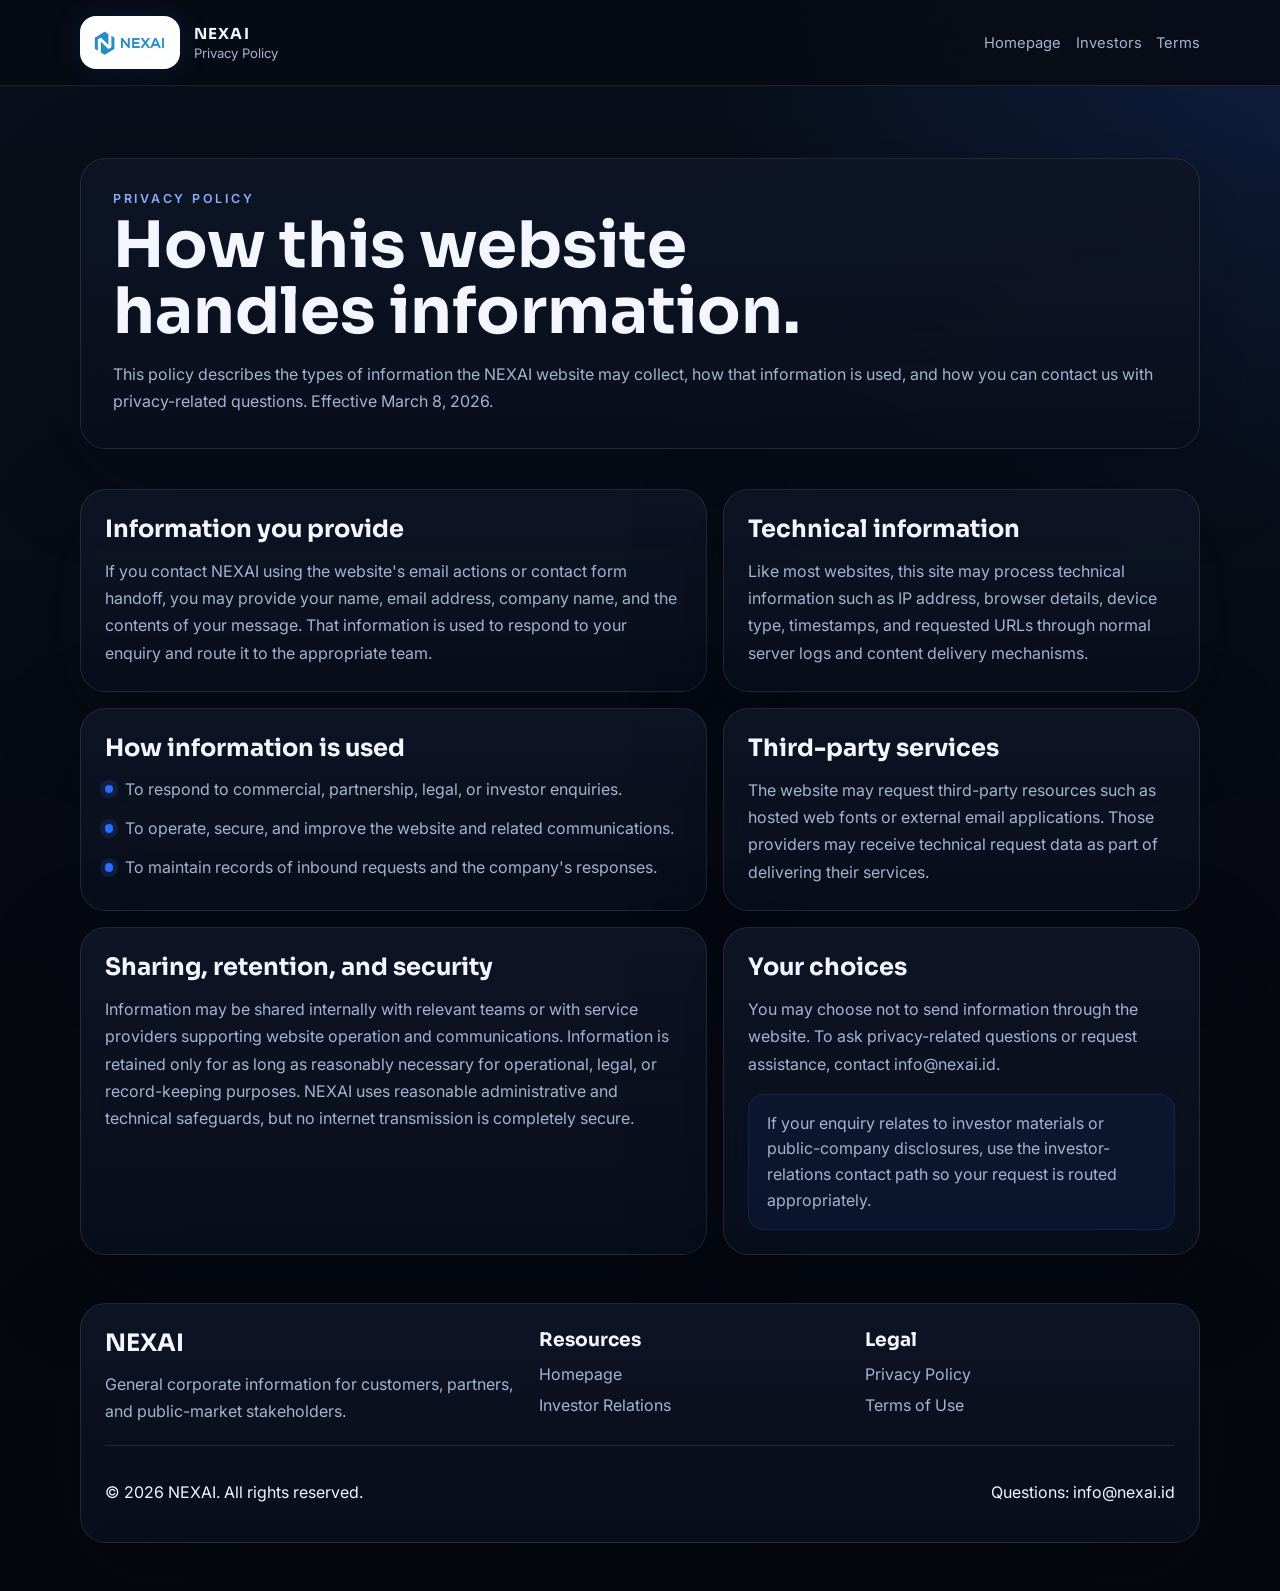
==== privacy.html @ 360e2e59 "Initial website import" ====
<!doctype html>
<html lang="en">
  <head>
    <meta charset="UTF-8" />
    <meta name="viewport" content="width=device-width, initial-scale=1.0" />
    <meta
      name="description"
      content="Privacy policy for the NEXAI website, including data collection, use, contact, and retention practices."
    />
    <meta name="theme-color" content="#070a12" />
    <title>NEXAI Privacy Policy</title>
    <link rel="icon" type="image/jpeg" href="./images/nexai-logo-official.JPG" />
    <link rel="stylesheet" href="./assets/site-pages.css" />
  </head>
  <body>
    <div class="page-wrap">
      <nav class="page-nav">
        <div class="page-shell page-nav-inner">
          <a class="page-brand" href="./index.html">
            <span class="page-brand-badge">
              <img src="./images/nexai-logo-official.JPG" alt="NEXAI" />
            </span>
            <span class="page-brand-text">
              <span class="page-brand-title">NEXAI</span>
              <span class="page-brand-copy">Privacy Policy</span>
            </span>
          </a>
          <div class="page-nav-links">
            <a href="./index.html">Homepage</a>
            <a href="./investors.html">Investors</a>
            <a href="./terms.html">Terms</a>
          </div>
        </div>
      </nav>

      <header class="page-hero">
        <div class="page-shell">
          <div class="page-hero-card">
            <p class="page-kicker">Privacy Policy</p>
            <h1 class="page-title">How this website handles information.</h1>
            <p class="page-copy">
              This policy describes the types of information the NEXAI website may collect,
              how that information is used, and how you can contact us with privacy-related
              questions. Effective March 8, 2026.
            </p>
          </div>
        </div>
      </header>

      <main class="page-main">
        <div class="page-shell">
          <section class="page-grid">
            <article class="page-section">
              <h2>Information you provide</h2>
              <p>
                If you contact NEXAI using the website's email actions or contact form handoff,
                you may provide your name, email address, company name, and the contents of your
                message. That information is used to respond to your enquiry and route it to the
                appropriate team.
              </p>
            </article>
            <article class="page-section">
              <h2>Technical information</h2>
              <p>
                Like most websites, this site may process technical information such as IP address,
                browser details, device type, timestamps, and requested URLs through normal server
                logs and content delivery mechanisms.
              </p>
            </article>
          </section>

          <section class="page-grid" style="margin-top:1rem;">
            <article class="page-section">
              <h2>How information is used</h2>
              <ul class="page-list">
                <li>To respond to commercial, partnership, legal, or investor enquiries.</li>
                <li>To operate, secure, and improve the website and related communications.</li>
                <li>To maintain records of inbound requests and the company's responses.</li>
              </ul>
            </article>
            <article class="page-section">
              <h2>Third-party services</h2>
              <p>
                The website may request third-party resources such as hosted web fonts or external
                email applications. Those providers may receive technical request data as part of
                delivering their services.
              </p>
            </article>
          </section>

          <section class="page-grid" style="margin-top:1rem;">
            <article class="page-section">
              <h2>Sharing, retention, and security</h2>
              <p>
                Information may be shared internally with relevant teams or with service providers
                supporting website operation and communications. Information is retained only for as
                long as reasonably necessary for operational, legal, or record-keeping purposes.
                NEXAI uses reasonable administrative and technical safeguards, but no internet
                transmission is completely secure.
              </p>
            </article>
            <article class="page-section">
              <h2>Your choices</h2>
              <p>
                You may choose not to send information through the website. To ask privacy-related
                questions or request assistance, contact
                <a href="mailto:info@nexai.id?subject=Privacy%20enquiry">info@nexai.id</a>.
              </p>
              <div class="page-note">
                If your enquiry relates to investor materials or public-company disclosures, use the
                investor-relations contact path so your request is routed appropriately.
              </div>
            </article>
          </section>
        </div>
      </main>

      <footer class="page-footer">
        <div class="page-shell">
          <div class="page-footer-card">
            <div class="page-footer-grid">
              <div>
                <h2 style="margin:0 0 0.8rem;font-family:Sora,sans-serif;">NEXAI</h2>
                <p class="page-footer-copy">
                  General corporate information for customers, partners, and public-market stakeholders.
                </p>
              </div>
              <div>
                <h3 style="margin:0 0 0.8rem;font-family:Sora,sans-serif;">Resources</h3>
                <div class="page-footer-links">
                  <a href="./index.html">Homepage</a>
                  <a href="./investors.html">Investor Relations</a>
                </div>
              </div>
              <div>
                <h3 style="margin:0 0 0.8rem;font-family:Sora,sans-serif;">Legal</h3>
                <div class="page-footer-links">
                  <a href="./privacy.html">Privacy Policy</a>
                  <a href="./terms.html">Terms of Use</a>
                </div>
              </div>
            </div>
            <div class="page-meta">
              <p>&copy; 2026 NEXAI. All rights reserved.</p>
              <p>Questions: <a href="mailto:info@nexai.id?subject=Privacy%20enquiry">info@nexai.id</a></p>
            </div>
          </div>
        </div>
      </footer>
    </div>
  </body>
</html>
---- assets/site-pages.css ----
@import url("https://fonts.googleapis.com/css2?family=Inter:wght@300;400;500;600;700&family=Sora:wght@400;500;600;700;800&family=IBM+Plex+Mono:wght@400;500&display=swap");

:root {
  color-scheme: dark;
  --page-bg: #070a12;
  --page-panel: rgba(12, 18, 33, 0.82);
  --page-border: rgba(255, 255, 255, 0.1);
  --page-text: #f4f6ff;
  --page-muted: #a6b3d0;
  --page-accent: #2d6bff;
  --page-shadow: 0 26px 90px rgba(4, 8, 20, 0.34);
}

*,
*::before,
*::after {
  box-sizing: border-box;
}

html {
  scroll-behavior: smooth;
}

body {
  margin: 0;
  min-height: 100vh;
  background:
    radial-gradient(circle at top right, rgba(45, 107, 255, 0.16), transparent 28%),
    linear-gradient(180deg, #09101b 0%, #070a12 55%, #05070d 100%);
  color: var(--page-text);
  font-family: Inter, sans-serif;
  -webkit-font-smoothing: antialiased;
  -moz-osx-font-smoothing: grayscale;
}

a {
  color: inherit;
  text-decoration: none;
}

img {
  display: block;
  max-width: 100%;
}

.page-wrap {
  min-height: 100vh;
}

.page-nav {
  position: sticky;
  top: 0;
  z-index: 50;
  border-bottom: 1px solid var(--page-border);
  background: rgba(7, 10, 18, 0.82);
  backdrop-filter: blur(18px);
}

.page-shell {
  width: min(1120px, calc(100% - 2rem));
  margin: 0 auto;
}

.page-nav-inner {
  display: flex;
  align-items: center;
  justify-content: space-between;
  gap: 1rem;
  padding: 1rem 0;
}

.page-brand {
  display: inline-flex;
  align-items: center;
  gap: 0.85rem;
}

.page-brand-badge {
  padding: 0.35rem;
  border-radius: 1rem;
  background: #fff;
  border: 1px solid rgba(255, 255, 255, 0.18);
  box-shadow: 0 0 30px rgba(45, 107, 255, 0.15);
}

.page-brand-badge img {
  width: auto;
  height: 2.5rem;
  border-radius: 0.7rem;
}

.page-brand-text {
  display: grid;
  gap: 0.15rem;
}

.page-brand-title {
  font-family: Sora, sans-serif;
  font-size: 0.95rem;
  font-weight: 700;
  letter-spacing: 0.08em;
  text-transform: uppercase;
}

.page-brand-copy {
  font-size: 0.82rem;
  color: var(--page-muted);
}

.page-nav-links {
  display: flex;
  flex-wrap: wrap;
  justify-content: flex-end;
  gap: 0.9rem;
}

.page-nav-links a {
  font-size: 0.92rem;
  color: var(--page-muted);
}

.page-nav-links a:hover {
  color: var(--page-text);
}

.page-hero {
  padding: 4.5rem 0 2.5rem;
}

.page-hero-card,
.page-section,
.page-card,
.page-footer-card {
  border: 1px solid var(--page-border);
  border-radius: 1.6rem;
  background: linear-gradient(180deg, rgba(14, 21, 37, 0.94), rgba(10, 15, 29, 0.84));
  box-shadow: var(--page-shadow);
  backdrop-filter: blur(16px);
}

.page-hero-card {
  position: relative;
  overflow: hidden;
  padding: 2rem;
}

.page-hero-card.page-hero-investors::before {
  content: "";
  position: absolute;
  inset: 0;
  background: url("../images/hero-corridor.jpg") center / cover no-repeat;
  opacity: 0.16;
  pointer-events: none;
}

.page-hero-card > * {
  position: relative;
  z-index: 1;
}

.page-kicker {
  margin: 0;
  font-size: 0.78rem;
  font-weight: 600;
  letter-spacing: 0.22em;
  text-transform: uppercase;
  color: #8aaefe;
}

.page-title {
  margin: 0.45rem 0 1rem;
  font-family: Sora, sans-serif;
  font-size: clamp(2.2rem, 5vw, 4rem);
  line-height: 1.03;
  text-wrap: balance;
}

.page-copy,
.page-section p,
.page-card p,
.page-footer-copy {
  margin: 0;
  color: var(--page-muted);
  line-height: 1.7;
}

.page-actions {
  display: flex;
  flex-wrap: wrap;
  gap: 0.9rem;
  margin-top: 2rem;
}

.page-button {
  display: inline-flex;
  align-items: center;
  justify-content: center;
  min-width: 12rem;
  padding: 0.95rem 1.2rem;
  border-radius: 999px;
  border: 1px solid rgba(255, 255, 255, 0.1);
  font-weight: 600;
  transition: transform 0.2s ease, border-color 0.2s ease, background 0.2s ease;
}

.page-button:hover {
  transform: translateY(-1px);
}

.page-button-primary {
  background: linear-gradient(135deg, #2d6bff, #5a91ff);
  border-color: transparent;
  color: #fff;
}

.page-button-secondary {
  background: rgba(255, 255, 255, 0.04);
  color: var(--page-text);
}

.page-main {
  padding-bottom: 3rem;
}

.page-grid {
  display: grid;
  gap: 1rem;
}

.page-grid-3 {
  display: grid;
  gap: 1rem;
}

.page-section,
.page-card {
  padding: 1.5rem;
}

.page-section h2,
.page-card h3 {
  margin: 0 0 0.9rem;
  font-family: Sora, sans-serif;
}

.page-list {
  margin: 0;
  padding: 0;
  list-style: none;
  display: grid;
  gap: 0.85rem;
}

.page-list li {
  display: flex;
  gap: 0.75rem;
  align-items: flex-start;
  color: var(--page-muted);
  line-height: 1.6;
}

.page-list li::before {
  content: "";
  width: 0.52rem;
  height: 0.52rem;
  margin-top: 0.5rem;
  border-radius: 999px;
  background: var(--page-accent);
  box-shadow: 0 0 0 5px rgba(45, 107, 255, 0.16);
  flex-shrink: 0;
}

.page-note {
  margin-top: 1rem;
  padding: 1rem 1.1rem;
  border-radius: 1rem;
  background: rgba(45, 107, 255, 0.08);
  border: 1px solid rgba(45, 107, 255, 0.18);
  color: var(--page-muted);
  line-height: 1.6;
}

.page-note strong {
  color: var(--page-text);
}

.page-footer {
  padding: 0 0 3rem;
}

.page-footer-card {
  padding: 1.5rem;
}

.page-footer-grid {
  display: grid;
  gap: 1rem;
}

.page-footer-links {
  display: grid;
  gap: 0.7rem;
}

.page-footer-links a {
  color: var(--page-muted);
}

.page-footer-links a:hover {
  color: var(--page-text);
}

.page-meta {
  display: flex;
  flex-direction: column;
  gap: 0.8rem;
  margin-top: 1.25rem;
  padding-top: 1.25rem;
  border-top: 1px solid var(--page-border);
}

@media (min-width: 900px) {
  .page-grid {
    grid-template-columns: minmax(0, 1.25fr) minmax(0, 0.95fr);
  }

  .page-grid-3 {
    grid-template-columns: repeat(3, minmax(0, 1fr));
  }

  .page-footer-grid {
    grid-template-columns: minmax(0, 1.35fr) repeat(2, minmax(0, 1fr));
  }

  .page-meta {
    flex-direction: row;
    justify-content: space-between;
    align-items: flex-start;
  }
}
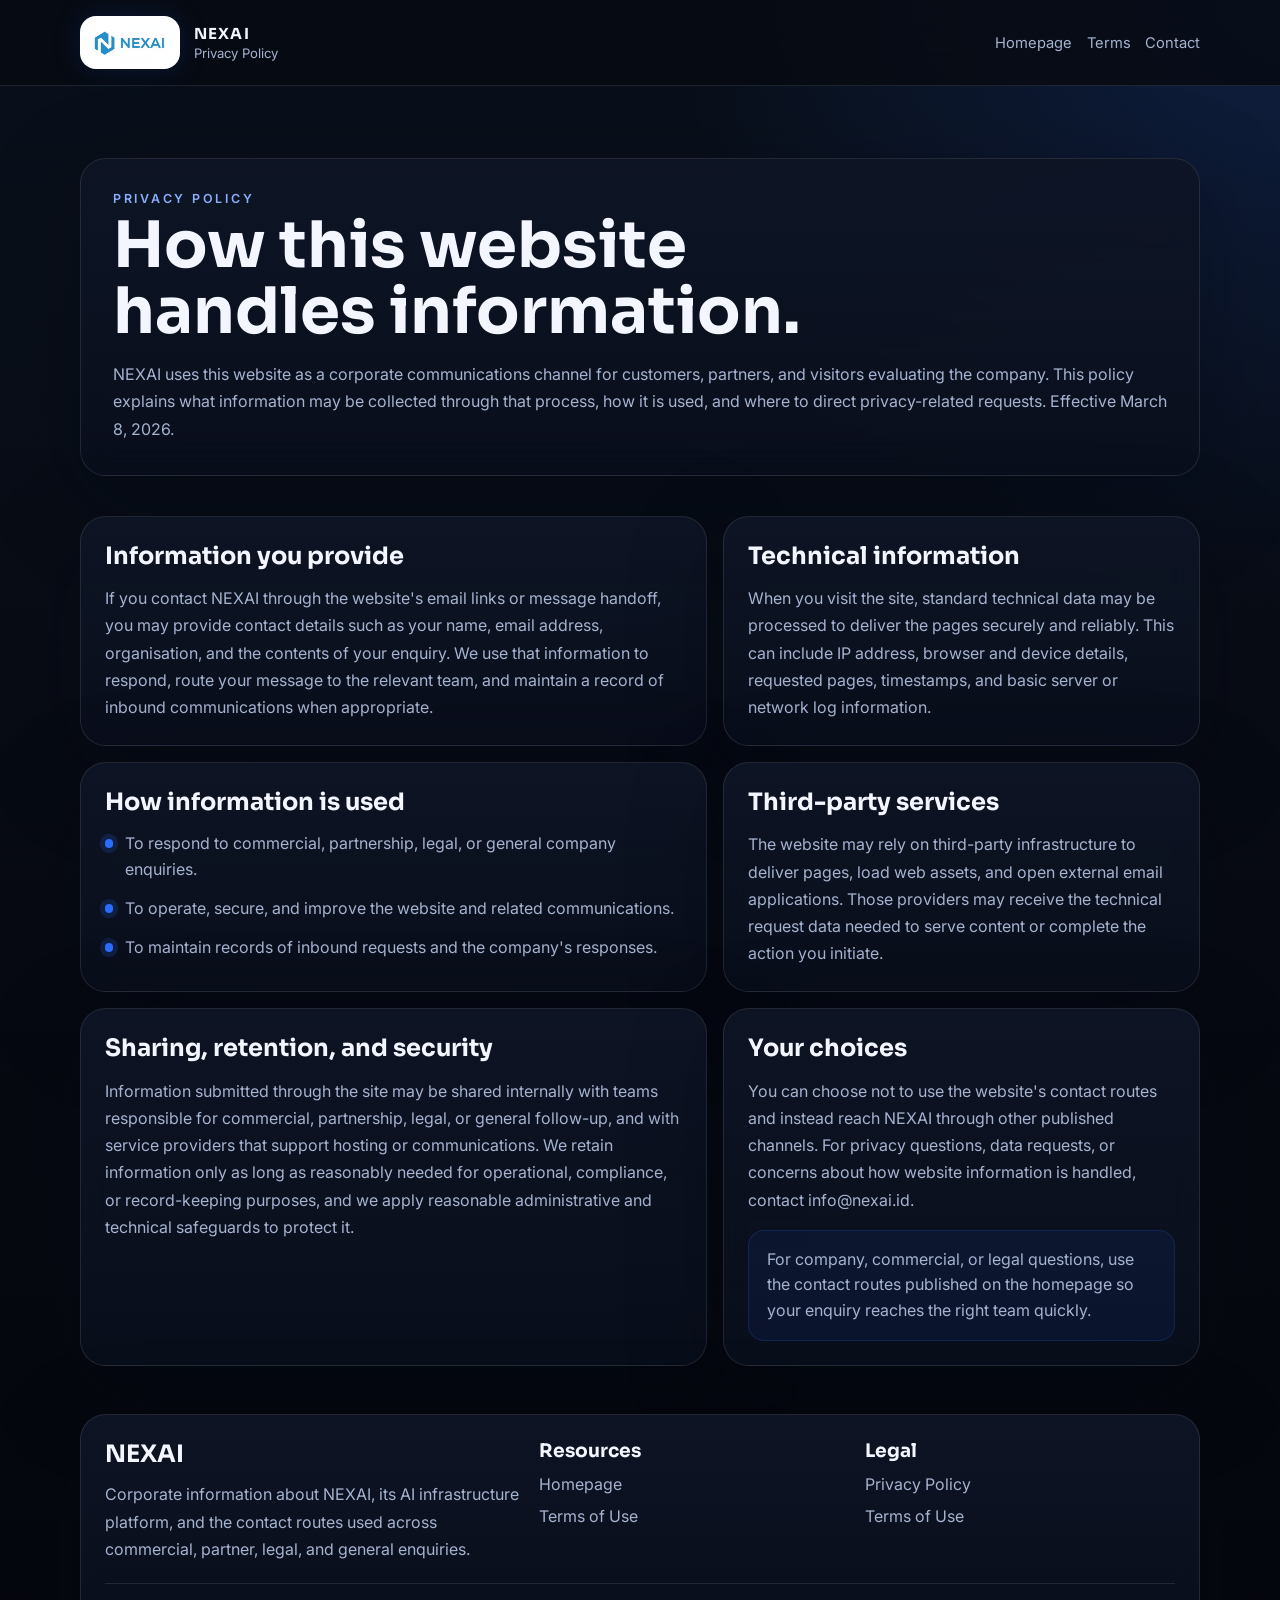
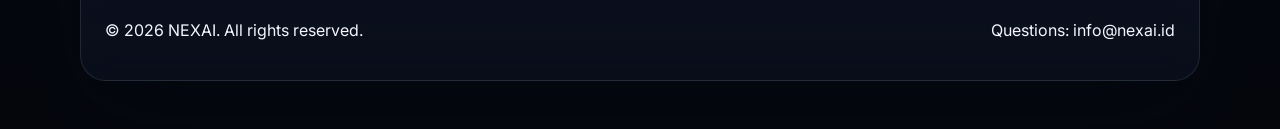
==== commit 5d865422: "Remove investor page and prepare deploy" ====
--- a/privacy.html
+++ b/privacy.html
@@ -9,7 +9,7 @@
     />
     <meta name="theme-color" content="#070a12" />
     <title>NEXAI Privacy Policy</title>
-    <link rel="icon" type="image/jpeg" href="./images/nexai-logo-official.JPG" />
+    <link rel="icon" type="image/jpeg" href="./images/nexai-logo-official.jpg" />
     <link rel="stylesheet" href="./assets/site-pages.css" />
   </head>
   <body>
@@ -18,7 +18,7 @@
         <div class="page-shell page-nav-inner">
           <a class="page-brand" href="./index.html">
             <span class="page-brand-badge">
-              <img src="./images/nexai-logo-official.JPG" alt="NEXAI" />
+                <img src="./images/nexai-logo-official.jpg" alt="NEXAI" />
             </span>
             <span class="page-brand-text">
               <span class="page-brand-title">NEXAI</span>
@@ -27,8 +27,8 @@
           </a>
           <div class="page-nav-links">
             <a href="./index.html">Homepage</a>
-            <a href="./investors.html">Investors</a>
             <a href="./terms.html">Terms</a>
+            <a href="mailto:info@nexai.id?subject=Privacy%20enquiry">Contact</a>
           </div>
         </div>
       </nav>
@@ -39,9 +39,10 @@
             <p class="page-kicker">Privacy Policy</p>
             <h1 class="page-title">How this website handles information.</h1>
             <p class="page-copy">
-              This policy describes the types of information the NEXAI website may collect,
-              how that information is used, and how you can contact us with privacy-related
-              questions. Effective March 8, 2026.
+              NEXAI uses this website as a corporate communications channel for customers,
+              partners, and visitors evaluating the company. This policy explains what information
+              may be collected through that process, how it is used, and where to direct
+              privacy-related requests. Effective March 8, 2026.
             </p>
           </div>
         </div>
@@ -53,18 +54,20 @@
             <article class="page-section">
               <h2>Information you provide</h2>
               <p>
-                If you contact NEXAI using the website's email actions or contact form handoff,
-                you may provide your name, email address, company name, and the contents of your
-                message. That information is used to respond to your enquiry and route it to the
-                appropriate team.
+                If you contact NEXAI through the website's email links or message handoff, you
+                may provide contact details such as your name, email address, organisation, and
+                the contents of your enquiry. We use that information to respond, route your
+                message to the relevant team, and maintain a record of inbound communications
+                when appropriate.
               </p>
             </article>
             <article class="page-section">
               <h2>Technical information</h2>
               <p>
-                Like most websites, this site may process technical information such as IP address,
-                browser details, device type, timestamps, and requested URLs through normal server
-                logs and content delivery mechanisms.
+                When you visit the site, standard technical data may be processed to deliver the
+                pages securely and reliably. This can include IP address, browser and device
+                details, requested pages, timestamps, and basic server or network log
+                information.
               </p>
             </article>
           </section>
@@ -73,7 +76,7 @@
             <article class="page-section">
               <h2>How information is used</h2>
               <ul class="page-list">
-                <li>To respond to commercial, partnership, legal, or investor enquiries.</li>
+                <li>To respond to commercial, partnership, legal, or general company enquiries.</li>
                 <li>To operate, secure, and improve the website and related communications.</li>
                 <li>To maintain records of inbound requests and the company's responses.</li>
               </ul>
@@ -81,9 +84,10 @@
             <article class="page-section">
               <h2>Third-party services</h2>
               <p>
-                The website may request third-party resources such as hosted web fonts or external
-                email applications. Those providers may receive technical request data as part of
-                delivering their services.
+                The website may rely on third-party infrastructure to deliver pages, load web
+                assets, and open external email applications. Those providers may receive the
+                technical request data needed to serve content or complete the action you
+                initiate.
               </p>
             </article>
           </section>
@@ -92,23 +96,25 @@
             <article class="page-section">
               <h2>Sharing, retention, and security</h2>
               <p>
-                Information may be shared internally with relevant teams or with service providers
-                supporting website operation and communications. Information is retained only for as
-                long as reasonably necessary for operational, legal, or record-keeping purposes.
-                NEXAI uses reasonable administrative and technical safeguards, but no internet
-                transmission is completely secure.
+                Information submitted through the site may be shared internally with teams
+                responsible for commercial, partnership, legal, or general follow-up, and with
+                service providers that support hosting or communications. We retain information
+                only as long as reasonably needed for operational, compliance, or record-keeping
+                purposes, and we apply reasonable administrative and technical safeguards to
+                protect it.
               </p>
             </article>
             <article class="page-section">
               <h2>Your choices</h2>
               <p>
-                You may choose not to send information through the website. To ask privacy-related
-                questions or request assistance, contact
+                You can choose not to use the website's contact routes and instead reach NEXAI
+                through other published channels. For privacy questions, data requests, or
+                concerns about how website information is handled, contact
                 <a href="mailto:info@nexai.id?subject=Privacy%20enquiry">info@nexai.id</a>.
               </p>
               <div class="page-note">
-                If your enquiry relates to investor materials or public-company disclosures, use the
-                investor-relations contact path so your request is routed appropriately.
+                For company, commercial, or legal questions, use the contact routes published on
+                the homepage so your enquiry reaches the right team quickly.
               </div>
             </article>
           </section>
@@ -122,14 +128,15 @@
               <div>
                 <h2 style="margin:0 0 0.8rem;font-family:Sora,sans-serif;">NEXAI</h2>
                 <p class="page-footer-copy">
-                  General corporate information for customers, partners, and public-market stakeholders.
+                  Corporate information about NEXAI, its AI infrastructure platform, and the
+                  contact routes used across commercial, partner, legal, and general enquiries.
                 </p>
               </div>
               <div>
                 <h3 style="margin:0 0 0.8rem;font-family:Sora,sans-serif;">Resources</h3>
                 <div class="page-footer-links">
                   <a href="./index.html">Homepage</a>
-                  <a href="./investors.html">Investor Relations</a>
+                  <a href="./terms.html">Terms of Use</a>
                 </div>
               </div>
               <div>
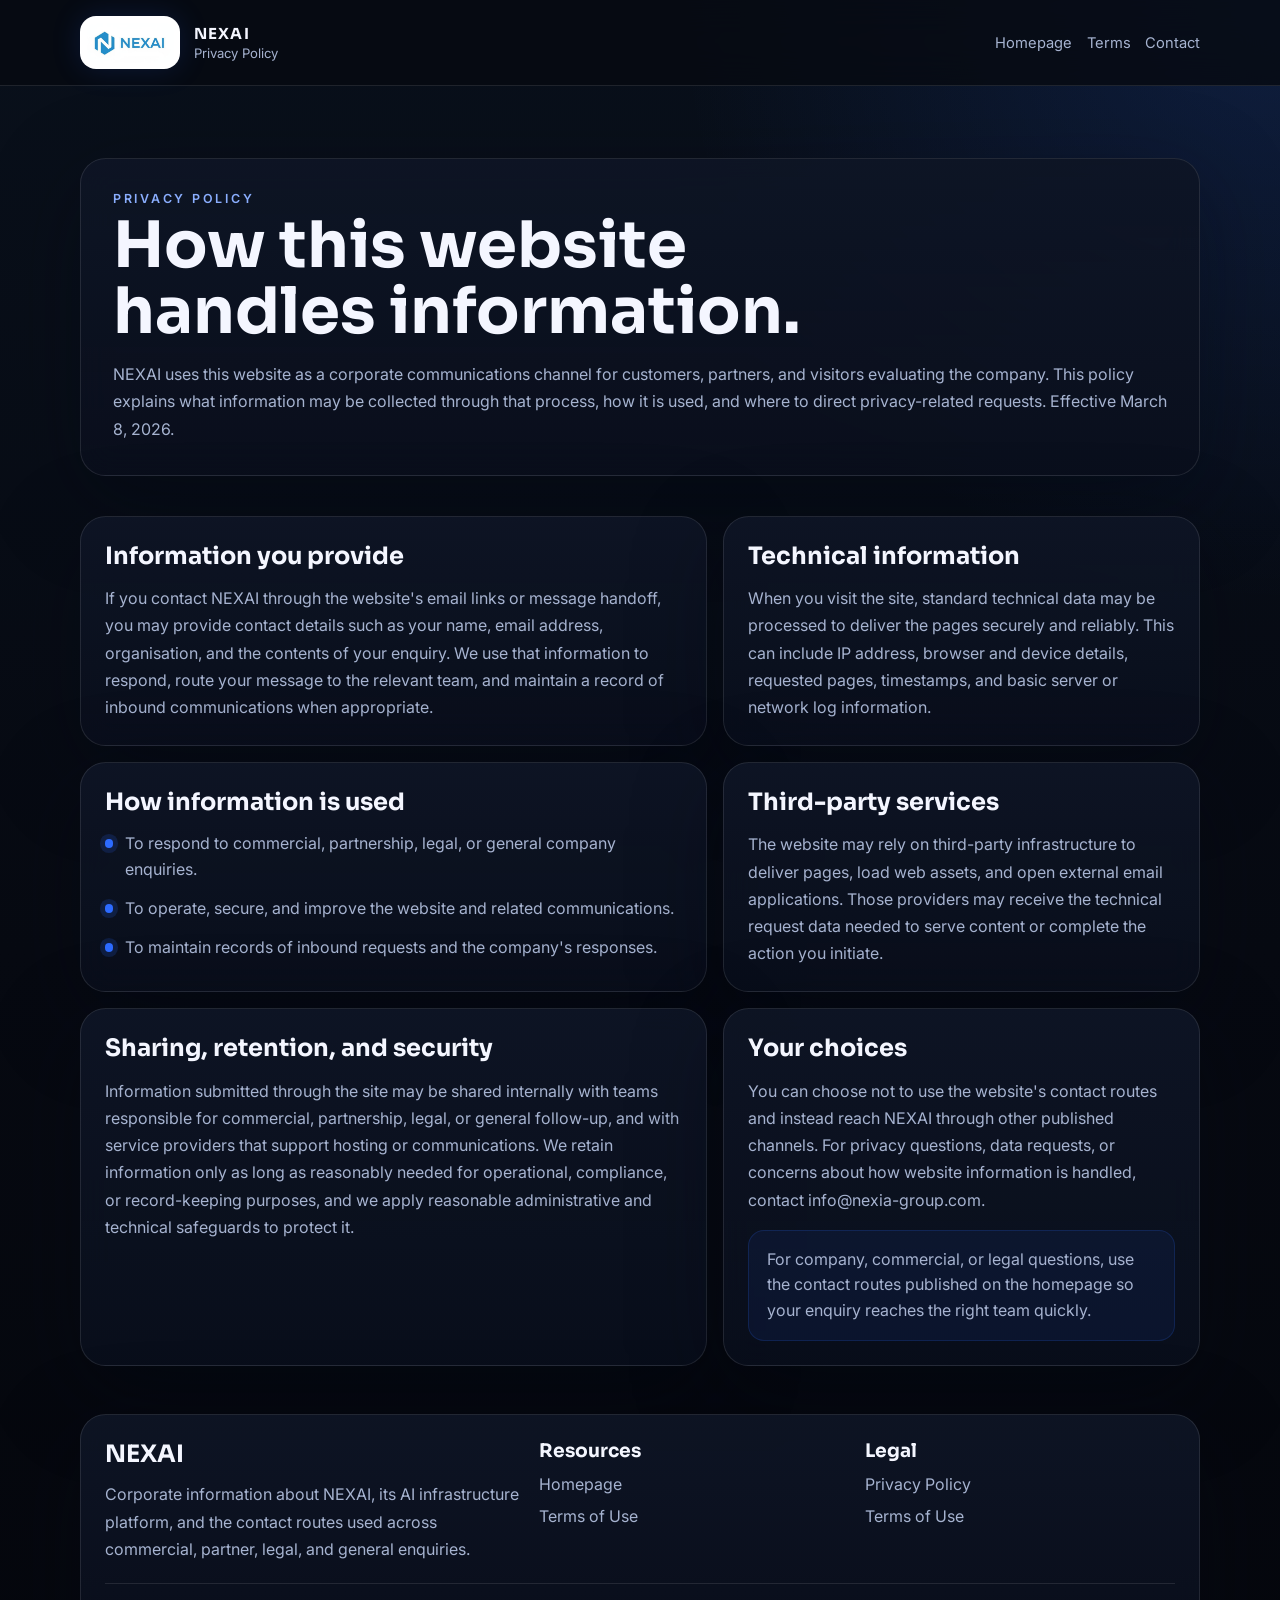
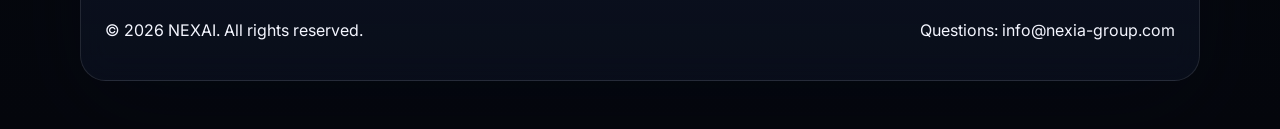
==== commit 39ccbc11: "Update site contact emails" ====
--- a/privacy.html
+++ b/privacy.html
@@ -28,7 +28,7 @@
           <div class="page-nav-links">
             <a href="./index.html">Homepage</a>
             <a href="./terms.html">Terms</a>
-            <a href="mailto:info@nexai.id?subject=Privacy%20enquiry">Contact</a>
+            <a href="mailto:info@nexia-group.com?subject=Privacy%20enquiry">Contact</a>
           </div>
         </div>
       </nav>
@@ -110,7 +110,7 @@
                 You can choose not to use the website's contact routes and instead reach NEXAI
                 through other published channels. For privacy questions, data requests, or
                 concerns about how website information is handled, contact
-                <a href="mailto:info@nexai.id?subject=Privacy%20enquiry">info@nexai.id</a>.
+                <a href="mailto:info@nexia-group.com?subject=Privacy%20enquiry">info@nexia-group.com</a>.
               </p>
               <div class="page-note">
                 For company, commercial, or legal questions, use the contact routes published on
@@ -149,7 +149,7 @@
             </div>
             <div class="page-meta">
               <p>&copy; 2026 NEXAI. All rights reserved.</p>
-              <p>Questions: <a href="mailto:info@nexai.id?subject=Privacy%20enquiry">info@nexai.id</a></p>
+              <p>Questions: <a href="mailto:info@nexia-group.com?subject=Privacy%20enquiry">info@nexia-group.com</a></p>
             </div>
           </div>
         </div>
